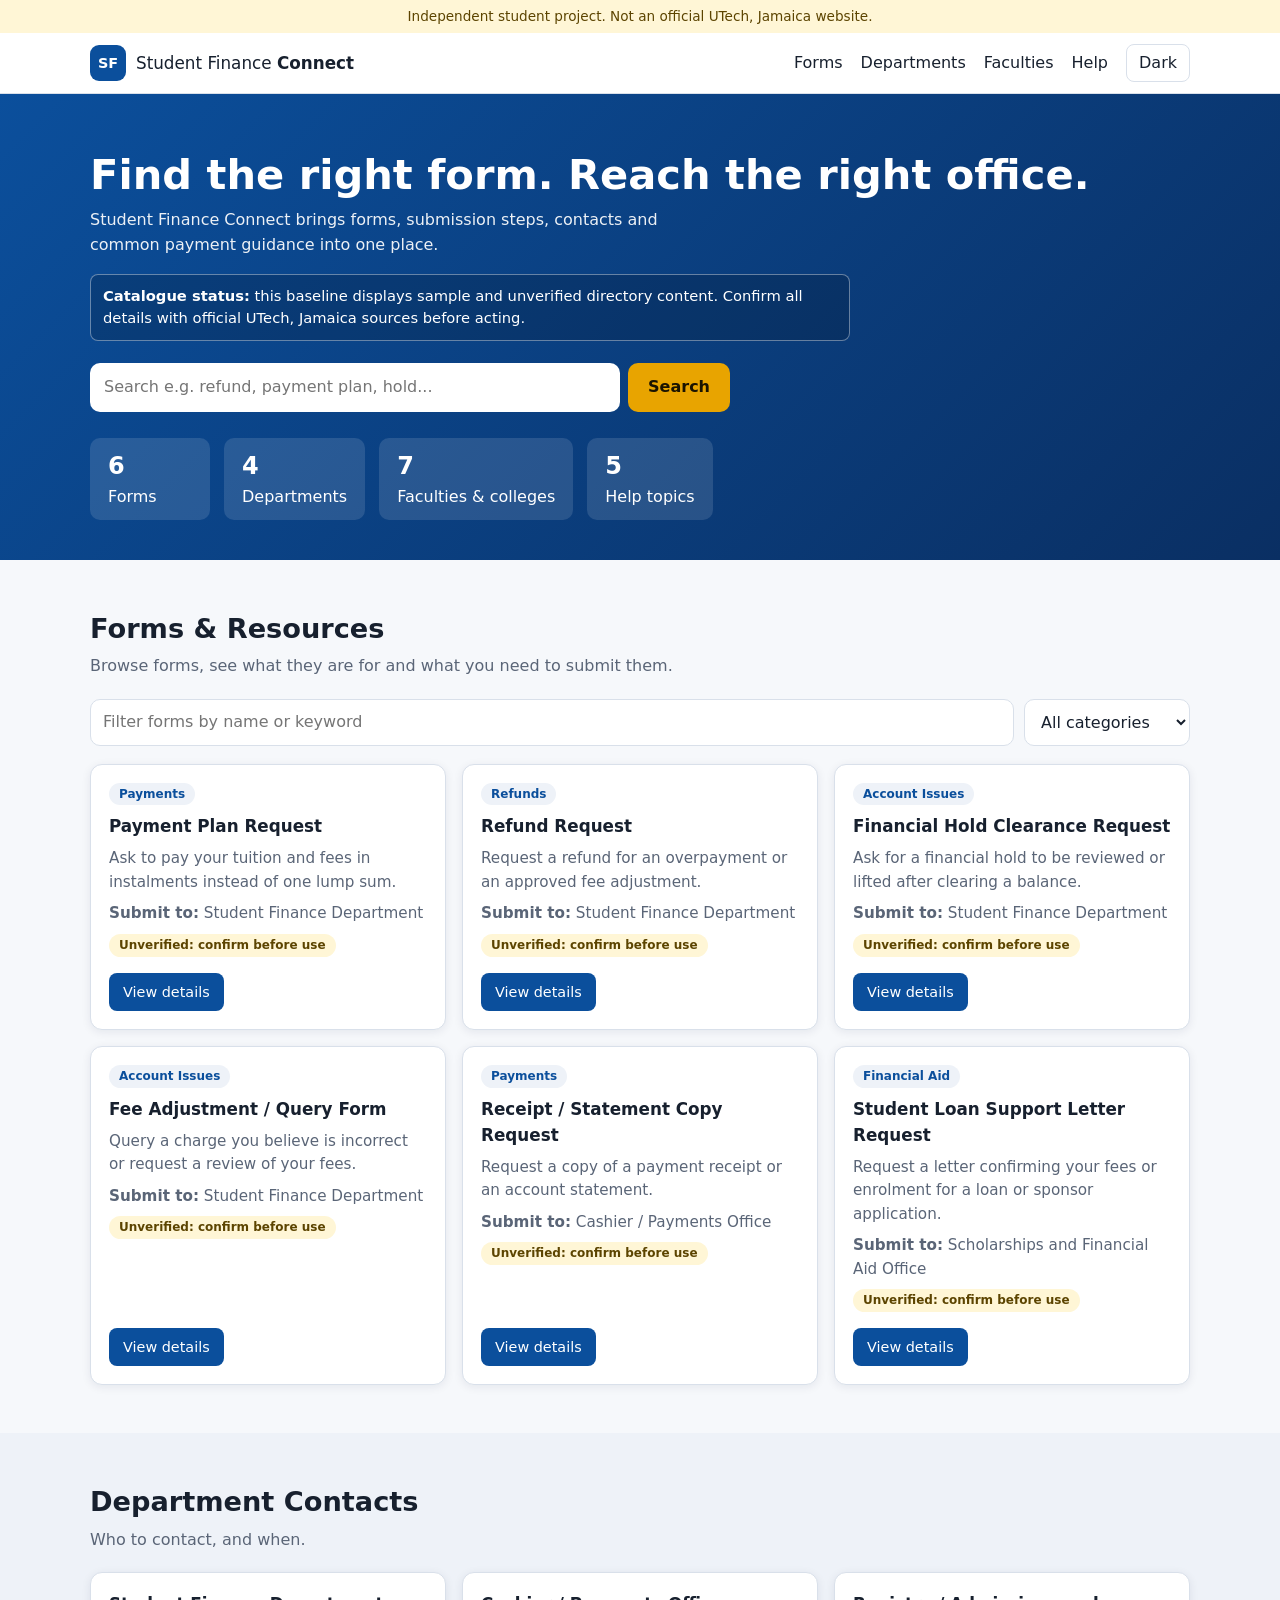
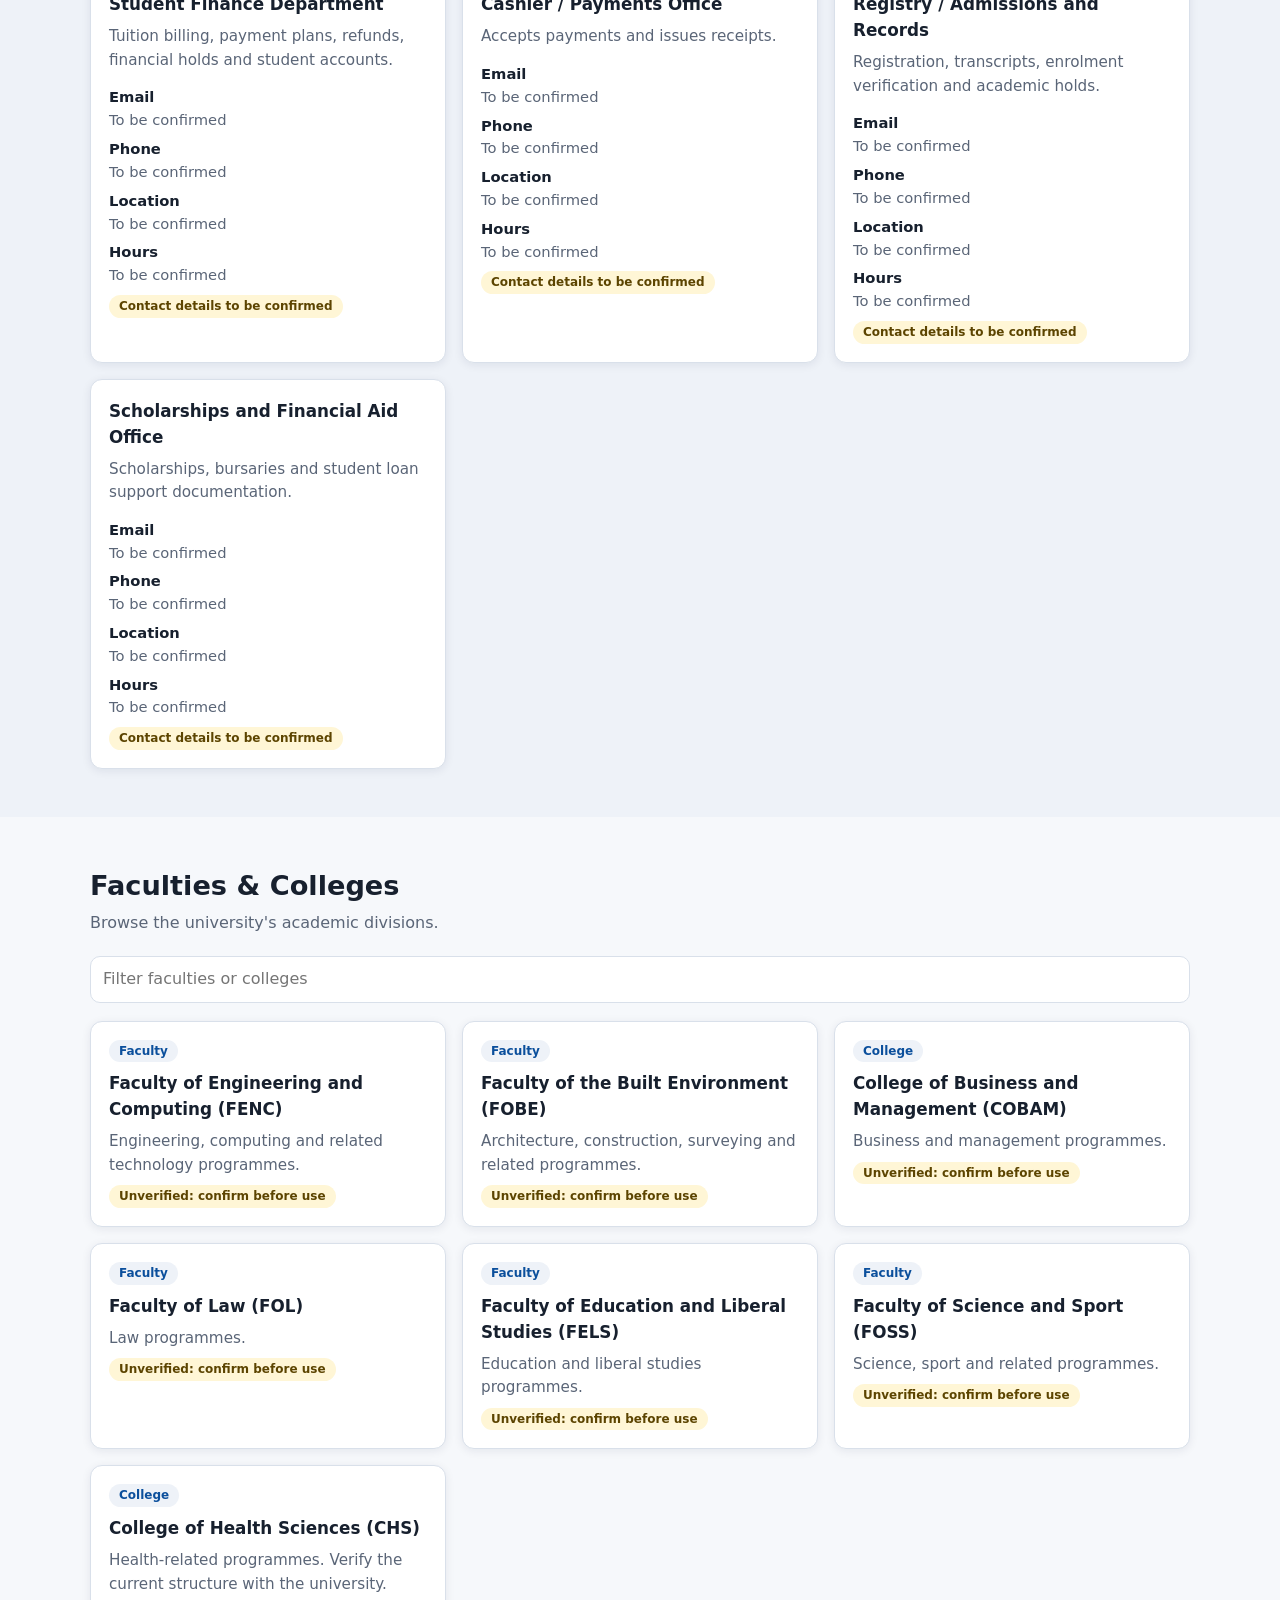
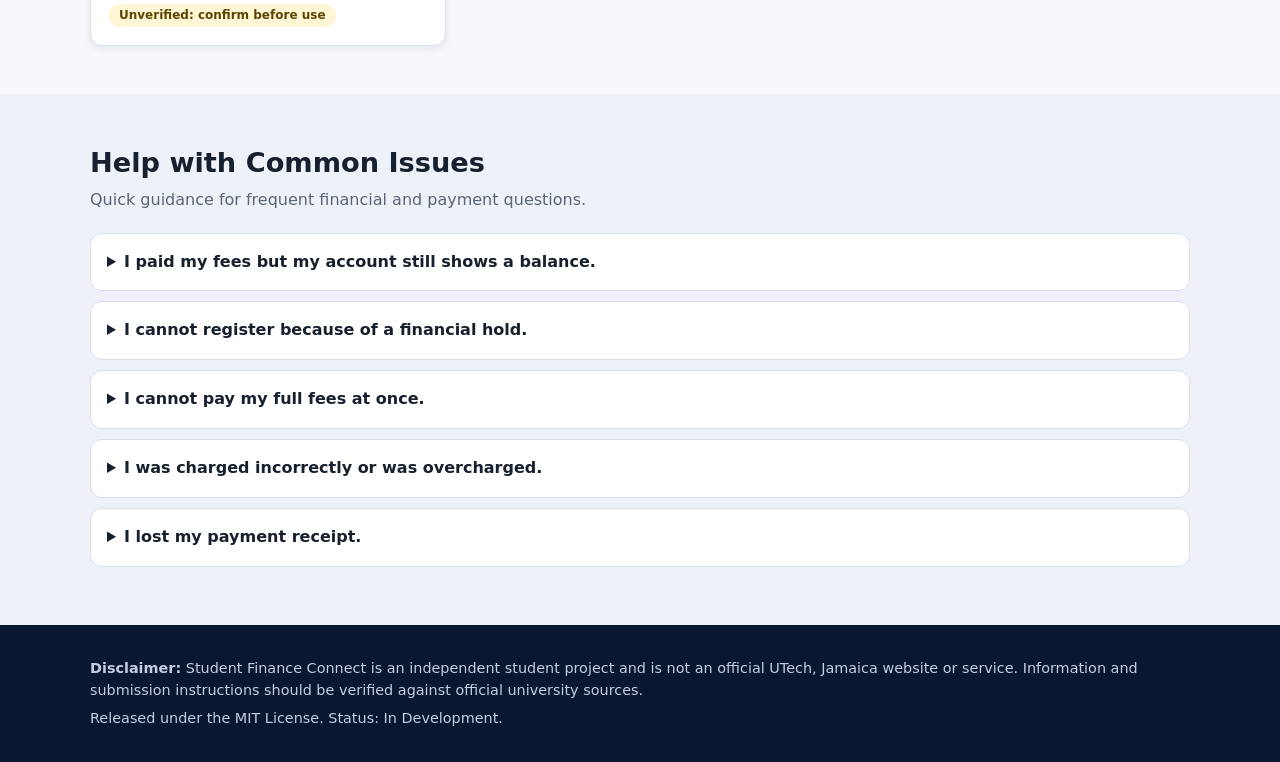
==== index.html @ a497a6a3 "Establish runnable static application baseline" ====
<!DOCTYPE html>
<html lang="en">
<head>
  <meta charset="UTF-8">
  <meta name="viewport" content="width=device-width, initial-scale=1">
  <meta name="description" content="Student Finance Connect: an independent student-built portal for finding Student Finance forms, departments and guidance at UTech, Jamaica.">
  <title>Student Finance Connect</title>
  <link rel="stylesheet" href="css/style.css">
</head>
<body>
  <a class="skip" href="#main">Skip to content</a>

  <div class="banner" role="note">
    Independent student project. Not an official UTech, Jamaica website. 
  </div>

  <header class="site-header">
    <div class="wrap header-inner">
      <a class="brand" href="#home" aria-label="Student Finance Connect home">
        <span class="logo" aria-hidden="true">SF</span>
        <span>Student Finance <strong>Connect</strong></span>
      </a>
      <button class="menu-btn" id="menuBtn" aria-expanded="false" aria-controls="nav">Menu</button>
      <nav id="nav" class="nav" aria-label="Main">
        <a href="#forms">Forms</a>
        <a href="#departments">Departments</a>
        <a href="#faculties">Faculties</a>
        <a href="#help">Help</a>
        <button id="themeBtn" class="theme-btn" aria-label="Toggle dark mode">Dark</button>
      </nav>
    </div>
  </header>

  <main id="main">
    <section id="home" class="hero">
      <div class="wrap">
        <h1>Find the right form. Reach the right office.</h1>
        <p>Student Finance Connect brings forms, submission steps, contacts and common payment guidance into one place.</p>
        <p class="catalogue-status" role="note"><strong>Catalogue status:</strong> this baseline displays sample and unverified directory content. Confirm all details with official UTech, Jamaica sources before acting.</p>
        <form class="search" id="globalSearchForm" role="search">
          <label for="globalSearch" class="sr">Search forms, departments and help</label>
          <input id="globalSearch" type="search" placeholder="Search e.g. refund, payment plan, hold..." autocomplete="off">
          <button type="submit">Search</button>
        </form>
        <div id="searchResults" class="search-results" aria-live="polite"></div>
        <div class="stats" id="stats"></div>
      </div>
    </section>

    <section id="forms" class="section">
      <div class="wrap">
        <h2>Forms &amp; Resources</h2>
        <p class="lead">Browse forms, see what they are for and what you need to submit them.</p>
        <div class="toolbar">
          <label class="sr" for="formFilter">Filter forms</label>
          <input id="formFilter" type="search" placeholder="Filter forms by name or keyword">
          <label class="sr" for="categoryFilter">Category</label>
          <select id="categoryFilter"><option value="all">All categories</option></select>
        </div>
        <div id="formsGrid" class="grid" aria-live="polite"></div>
      </div>
    </section>

    <section id="departments" class="section alt">
      <div class="wrap">
        <h2>Department Contacts</h2>
        <p class="lead">Who to contact, and when.</p>
        <div id="deptGrid" class="grid"></div>
      </div>
    </section>

    <section id="faculties" class="section">
      <div class="wrap">
        <h2>Faculties &amp; Colleges</h2>
        <p class="lead">Browse the university's academic divisions.</p>
        <div class="toolbar">
          <label class="sr" for="facultyFilter">Filter faculties</label>
          <input id="facultyFilter" type="search" placeholder="Filter faculties or colleges">
        </div>
        <div id="facultyGrid" class="grid"></div>
      </div>
    </section>

    <section id="help" class="section alt">
      <div class="wrap">
        <h2>Help with Common Issues</h2>
        <p class="lead">Quick guidance for frequent financial and payment questions.</p>
        <div id="faq" class="faq"></div>
      </div>
    </section>
  </main>

  <footer class="site-footer">
    <div class="wrap">
      <p><strong>Disclaimer:</strong> Student Finance Connect is an independent student project and is not an official UTech, Jamaica website or service. Information and submission instructions should be verified against official university sources.</p>
      <p>Released under the MIT License. Status: In Development.</p>
    </div>
  </footer>

  <div class="modal" id="modal" hidden>
    <div class="modal-card" role="dialog" aria-modal="true" aria-labelledby="modalTitle">
      <button class="close" id="modalClose" aria-label="Close">&times;</button>
      <div id="modalBody"></div>
    </div>
  </div>

  <script type="module" src="js/app.js"></script>
</body>
</html>
---- css/style.css ----
:root {
  --bg: #f6f8fb;
  --surface: #ffffff;
  --alt: #eef2f8;
  --text: #17202e;
  --muted: #5a6577;
  --brand: #0b4f9c;
  --brand-2: #e8a400;
  --border: #d9e0ea;
  --warn-bg: #fff6d6;
  --warn-text: #5c4400;
  --radius: 12px;
  --shadow: 0 2px 10px rgba(15, 30, 60, .08);
}
[data-theme="dark"] {
  --bg: #0f1520;
  --surface: #172033;
  --alt: #131b2b;
  --text: #e8edf5;
  --muted: #9aa7bc;
  --brand: #6fb0ff;
  --border: #27344d;
  --warn-bg: #3a2f08;
  --warn-text: #ffe69a;
  --shadow: none;
}

* { box-sizing: border-box; }
html { scroll-behavior: smooth; scroll-padding-top: 76px; }
body {
  margin: 0;
  font-family: system-ui, -apple-system, "Segoe UI", Roboto, Arial, sans-serif;
  background: var(--bg);
  color: var(--text);
  line-height: 1.55;
}
.wrap { width: min(1100px, 92%); margin: 0 auto; }
.sr { position: absolute; width: 1px; height: 1px; overflow: hidden; clip: rect(0 0 0 0); }
.skip { position: absolute; left: -999px; }
.skip:focus { left: 8px; top: 8px; background: #fff; padding: 8px; z-index: 100; }

.banner {
  background: var(--warn-bg);
  color: var(--warn-text);
  text-align: center;
  font-size: .85rem;
  padding: 6px 12px;
}

.site-header {
  position: sticky; top: 0; z-index: 50;
  background: var(--surface);
  border-bottom: 1px solid var(--border);
}
.header-inner { display: flex; align-items: center; justify-content: space-between; min-height: 60px; gap: 12px; }
.brand { display: flex; align-items: center; gap: 10px; text-decoration: none; color: var(--text); font-size: 1.05rem; }
.logo {
  display: grid; place-items: center;
  width: 36px; height: 36px; border-radius: 9px;
  background: var(--brand); color: #fff; font-weight: 700; font-size: .9rem;
}
.nav { display: flex; align-items: center; gap: 18px; }
.nav a { color: var(--text); text-decoration: none; font-weight: 500; }
.nav a:hover { color: var(--brand); }
.menu-btn { display: none; }
button, select, input { font: inherit; }
.theme-btn, .menu-btn {
  background: transparent; color: var(--text);
  border: 1px solid var(--border); border-radius: 8px;
  padding: 6px 12px; cursor: pointer;
}

.hero {
  background: linear-gradient(135deg, #0b4f9c, #0a2f63);
  color: #fff;
  padding: 56px 0 40px;
}
.hero h1 { margin: 0 0 8px; font-size: clamp(1.7rem, 4vw, 2.6rem); line-height: 1.2; }
.hero p { margin: 0 0 22px; max-width: 640px; opacity: .92; }
.hero .catalogue-status {
  margin: -6px 0 22px;
  max-width: 760px;
  opacity: 1;
  padding: 10px 12px;
  border: 1px solid rgba(255,255,255,.38);
  border-radius: 8px;
  background: rgba(0,0,0,.16);
  font-size: .92rem;
}
.search { display: flex; gap: 8px; max-width: 640px; }
.search input {
  flex: 1; padding: 12px 14px; border-radius: 10px; border: 0; font-size: 1rem;
}
.search button {
  background: var(--brand-2); color: #1a1300; border: 0;
  padding: 0 20px; border-radius: 10px; font-weight: 600; cursor: pointer;
}
.search-results { max-width: 640px; margin-top: 10px; }
.result {
  display: block; width: 100%; text-align: left;
  background: rgba(255,255,255,.12); color: #fff;
  border: 1px solid rgba(255,255,255,.25); border-radius: 10px;
  padding: 10px 12px; margin-top: 6px; cursor: pointer;
}
.result:hover { background: rgba(255,255,255,.22); }
.result small { opacity: .8; display: block; }
.stats { display: flex; flex-wrap: wrap; gap: 14px; margin-top: 26px; }
.stat {
  background: rgba(255,255,255,.12); border-radius: 10px;
  padding: 10px 18px; min-width: 120px;
}
.stat b { font-size: 1.5rem; display: block; }

.section { padding: 48px 0; }
.section.alt { background: var(--alt); }
.section h2 { margin: 0 0 4px; font-size: 1.7rem; }
.lead { color: var(--muted); margin: 0 0 20px; }

.toolbar { display: flex; flex-wrap: wrap; gap: 10px; margin-bottom: 18px; }
.toolbar input, .toolbar select {
  padding: 10px 12px; border-radius: 10px;
  border: 1px solid var(--border); background: var(--surface); color: var(--text);
}
.toolbar input { flex: 1; min-width: 220px; }

.grid { display: grid; grid-template-columns: repeat(auto-fill, minmax(280px, 1fr)); gap: 16px; }
.card {
  background: var(--surface); border: 1px solid var(--border);
  border-radius: var(--radius); padding: 18px; box-shadow: var(--shadow);
  display: flex; flex-direction: column; gap: 8px;
}
.card h3 { margin: 0; font-size: 1.05rem; }
.card p { margin: 0; color: var(--muted); font-size: .95rem; }
.card .actions { margin-top: auto; padding-top: 8px; display: flex; gap: 8px; flex-wrap: wrap; }
.tag {
  align-self: flex-start;
  background: var(--alt); color: var(--brand);
  font-size: .75rem; font-weight: 600;
  padding: 2px 10px; border-radius: 999px;
}
.tag.warn { background: var(--warn-bg); color: var(--warn-text); }
.btn {
  background: var(--brand); color: #fff; border: 0; border-radius: 8px;
  padding: 8px 14px; cursor: pointer; text-decoration: none; font-size: .9rem;
}
[data-theme="dark"] .btn { color: #0b1220; }
.btn.ghost { background: transparent; color: var(--brand); border: 1px solid var(--border); }
.empty { color: var(--muted); padding: 20px; text-align: center; grid-column: 1 / -1; }
dl { margin: 0; font-size: .92rem; }
dt { font-weight: 600; margin-top: 6px; }
dd { margin: 0; color: var(--muted); }

.faq details {
  background: var(--surface); border: 1px solid var(--border);
  border-radius: var(--radius); margin-bottom: 10px; padding: 4px 16px;
}
.faq summary { cursor: pointer; font-weight: 600; padding: 12px 0; }
.faq ol { margin: 0 0 12px; padding-left: 20px; color: var(--muted); }
.faq p { color: var(--muted); }

.modal {
  position: fixed; inset: 0; background: rgba(0,0,0,.55);
  display: grid; place-items: center; padding: 16px; z-index: 100;
}
.modal[hidden] { display: none; }
.modal-card {
  background: var(--surface); border-radius: var(--radius);
  max-width: 620px; width: 100%; max-height: 90vh; overflow: auto;
  padding: 24px; position: relative;
}
.modal-card h3 { margin-top: 0; padding-right: 30px; }
.modal-card ul { padding-left: 20px; color: var(--muted); }
.close {
  position: absolute; top: 10px; right: 12px;
  background: none; border: 0; font-size: 1.8rem; cursor: pointer; color: var(--text);
}
.notice {
  background: var(--warn-bg); color: var(--warn-text);
  border-radius: 8px; padding: 10px 12px; font-size: .88rem; margin: 12px 0;
}

.site-footer { background: #0a1730; color: #c4cee0; padding: 26px 0; font-size: .9rem; }
.site-footer p { margin: 6px 0; }

:focus-visible { outline: 3px solid var(--brand-2); outline-offset: 2px; }

@media (max-width: 760px) {
  .menu-btn { display: block; }
  .nav {
    display: none; position: absolute; top: 100%; left: 0; right: 0;
    flex-direction: column; align-items: flex-start;
    background: var(--surface); padding: 14px 4%; border-bottom: 1px solid var(--border);
  }
  .nav.open { display: flex; }
}
@media print {
  .site-header, .hero, .toolbar, .banner, .site-footer, main { display: none; }
  .modal { position: static; background: none; }
  .close, .modal .btn { display: none; }
}
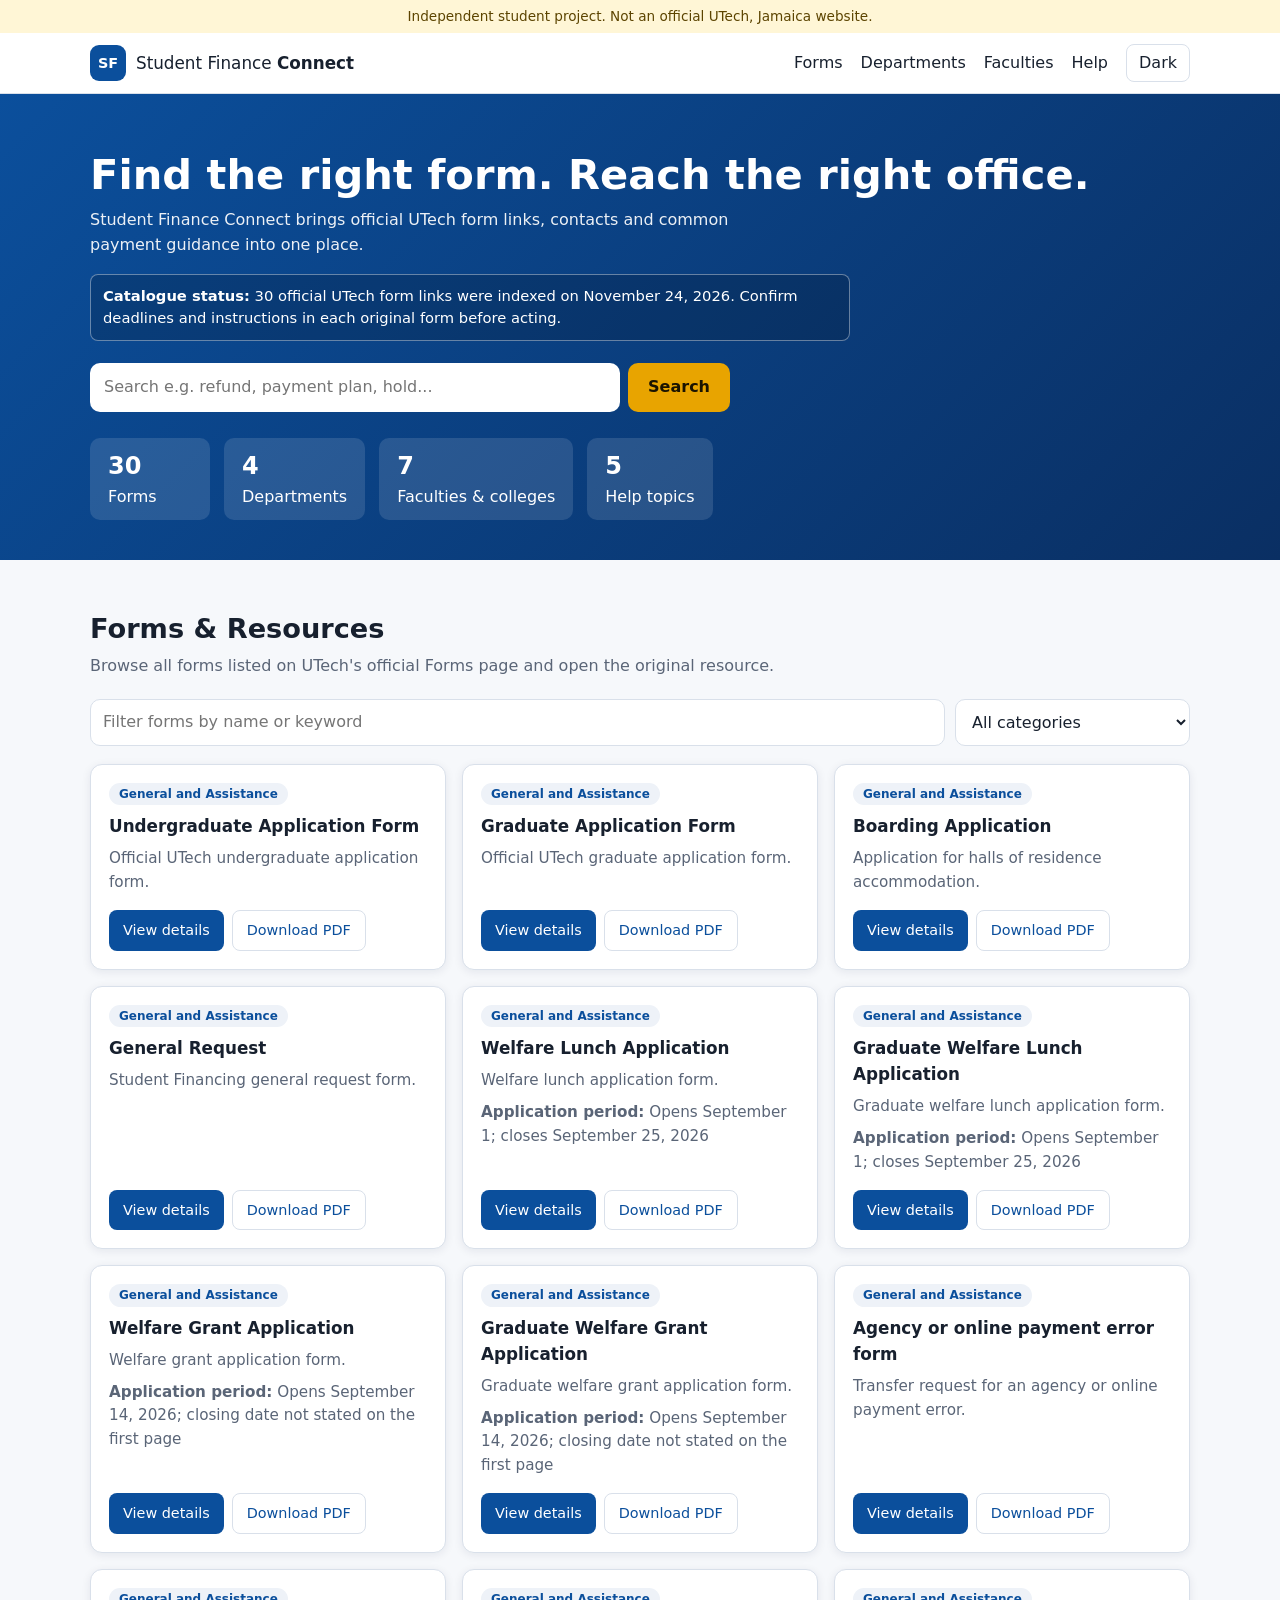
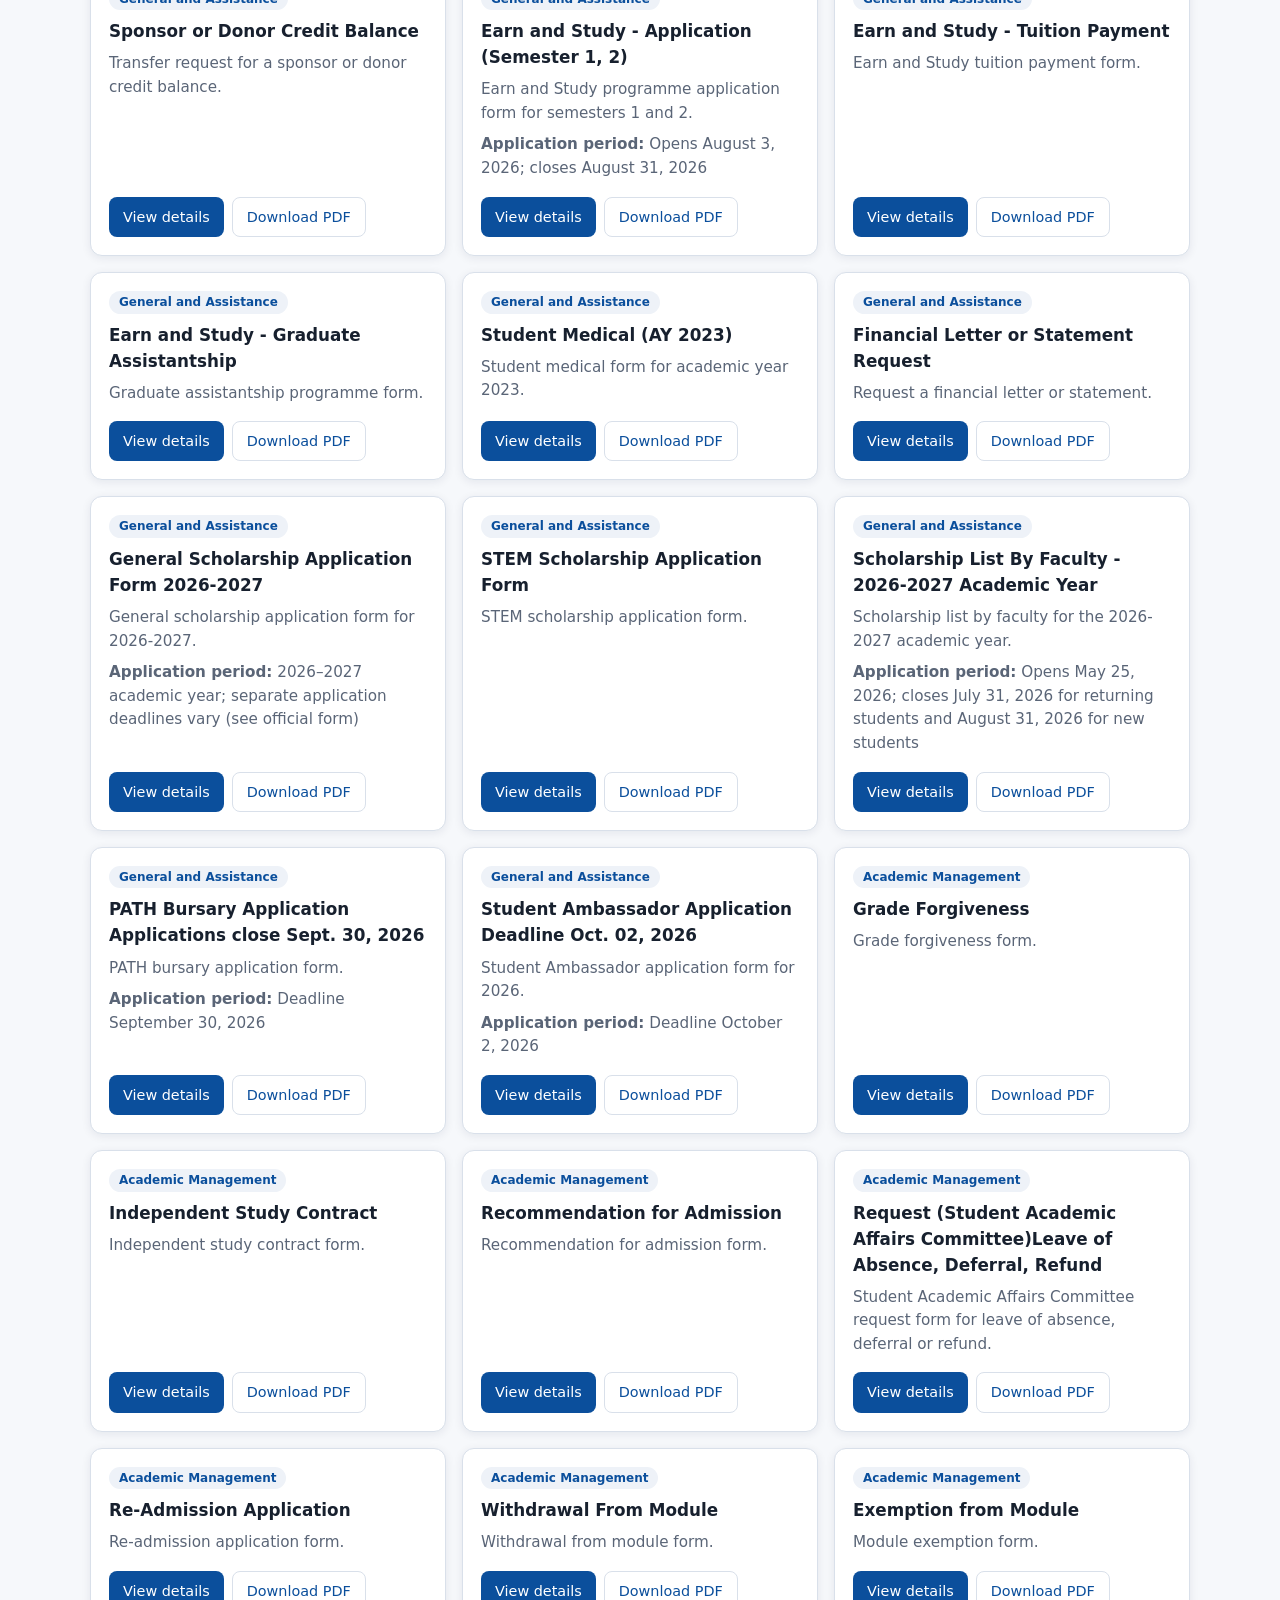
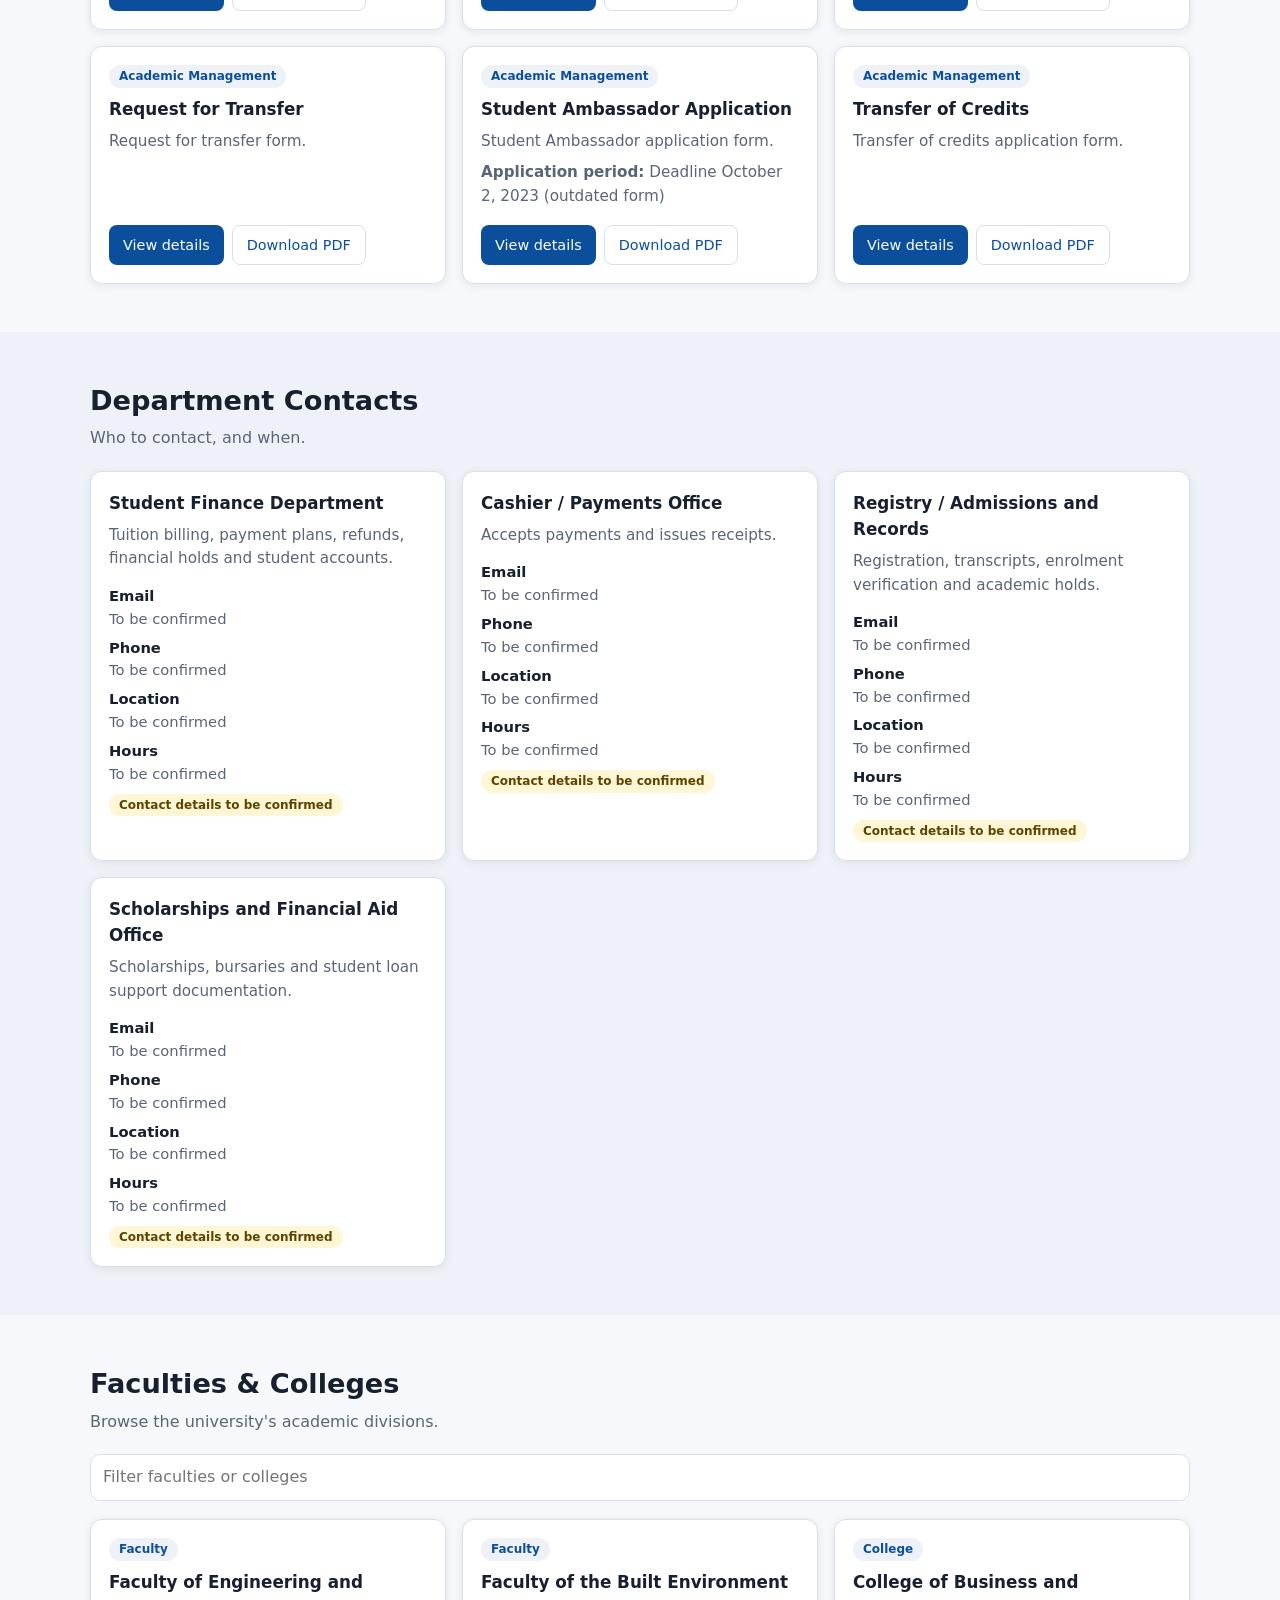
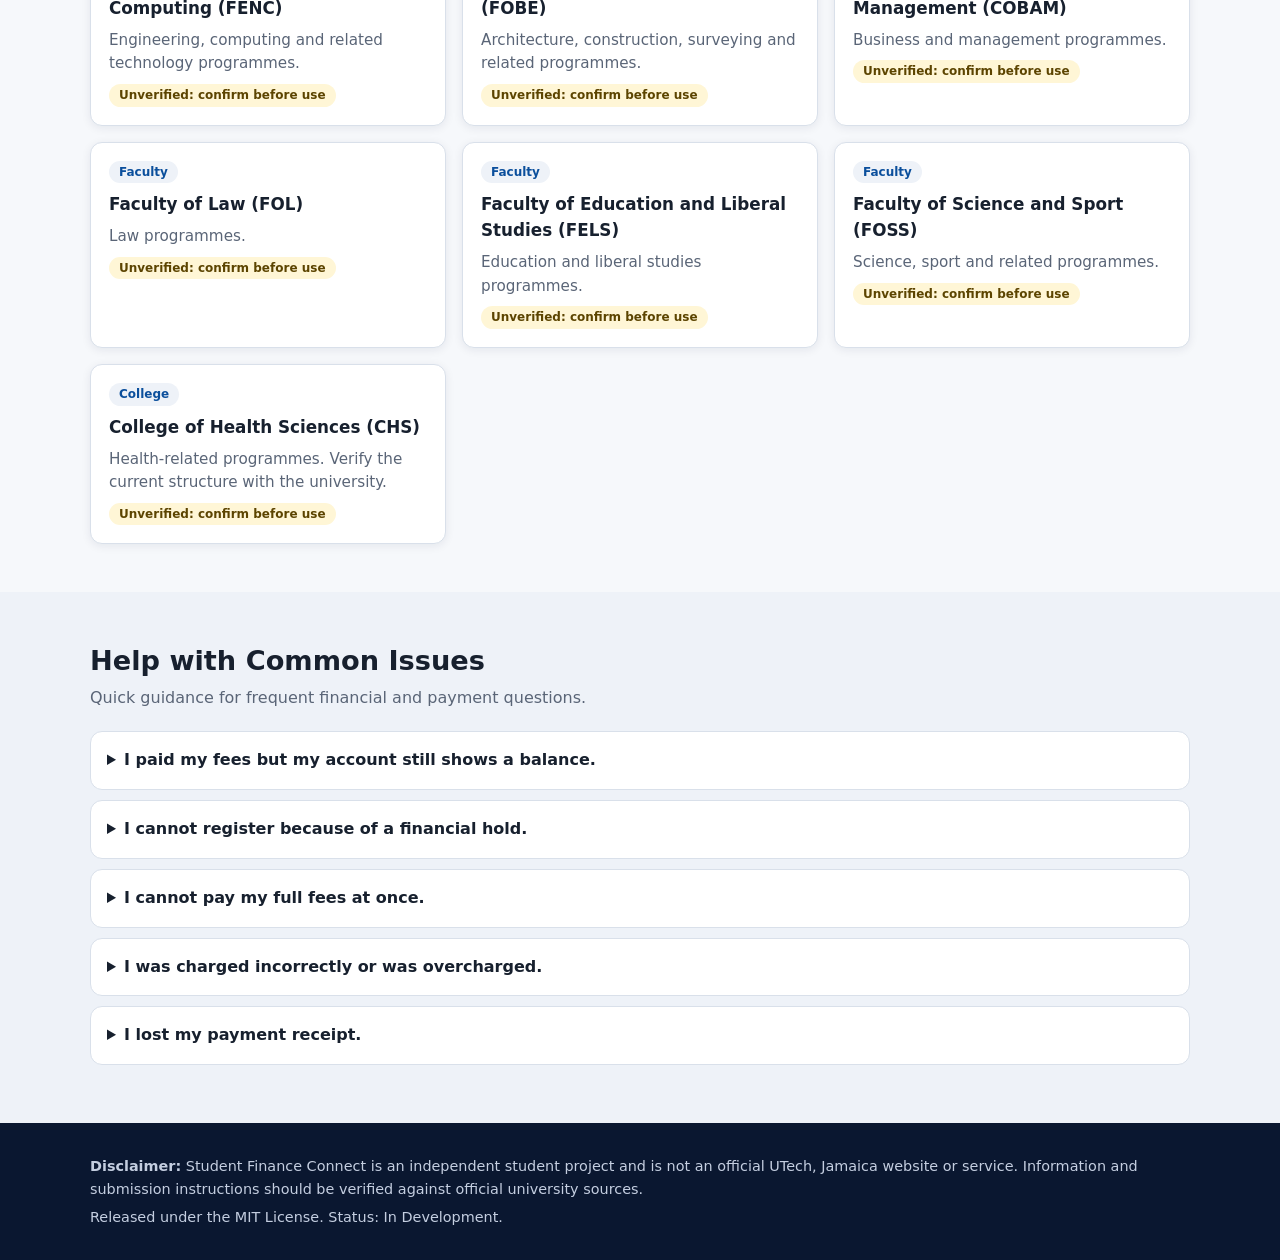
==== commit ba8549f0: "Add downloadable UTech forms and application periods" ====
--- a/index.html
+++ b/index.html
@@ -35,8 +35,8 @@
     <section id="home" class="hero">
       <div class="wrap">
         <h1>Find the right form. Reach the right office.</h1>
-        <p>Student Finance Connect brings forms, submission steps, contacts and common payment guidance into one place.</p>
-        <p class="catalogue-status" role="note"><strong>Catalogue status:</strong> this baseline displays sample and unverified directory content. Confirm all details with official UTech, Jamaica sources before acting.</p>
+        <p>Student Finance Connect brings official UTech form links, contacts and common payment guidance into one place.</p>
+        <p class="catalogue-status" role="note"><strong>Catalogue status:</strong> 30 official UTech form links were indexed on November 24, 2026. Confirm deadlines and instructions in each original form before acting.</p>
         <form class="search" id="globalSearchForm" role="search">
           <label for="globalSearch" class="sr">Search forms, departments and help</label>
           <input id="globalSearch" type="search" placeholder="Search e.g. refund, payment plan, hold..." autocomplete="off">
@@ -50,7 +50,7 @@
     <section id="forms" class="section">
       <div class="wrap">
         <h2>Forms &amp; Resources</h2>
-        <p class="lead">Browse forms, see what they are for and what you need to submit them.</p>
+        <p class="lead">Browse all forms listed on UTech's official Forms page and open the original resource.</p>
         <div class="toolbar">
           <label class="sr" for="formFilter">Filter forms</label>
           <input id="formFilter" type="search" placeholder="Filter forms by name or keyword">
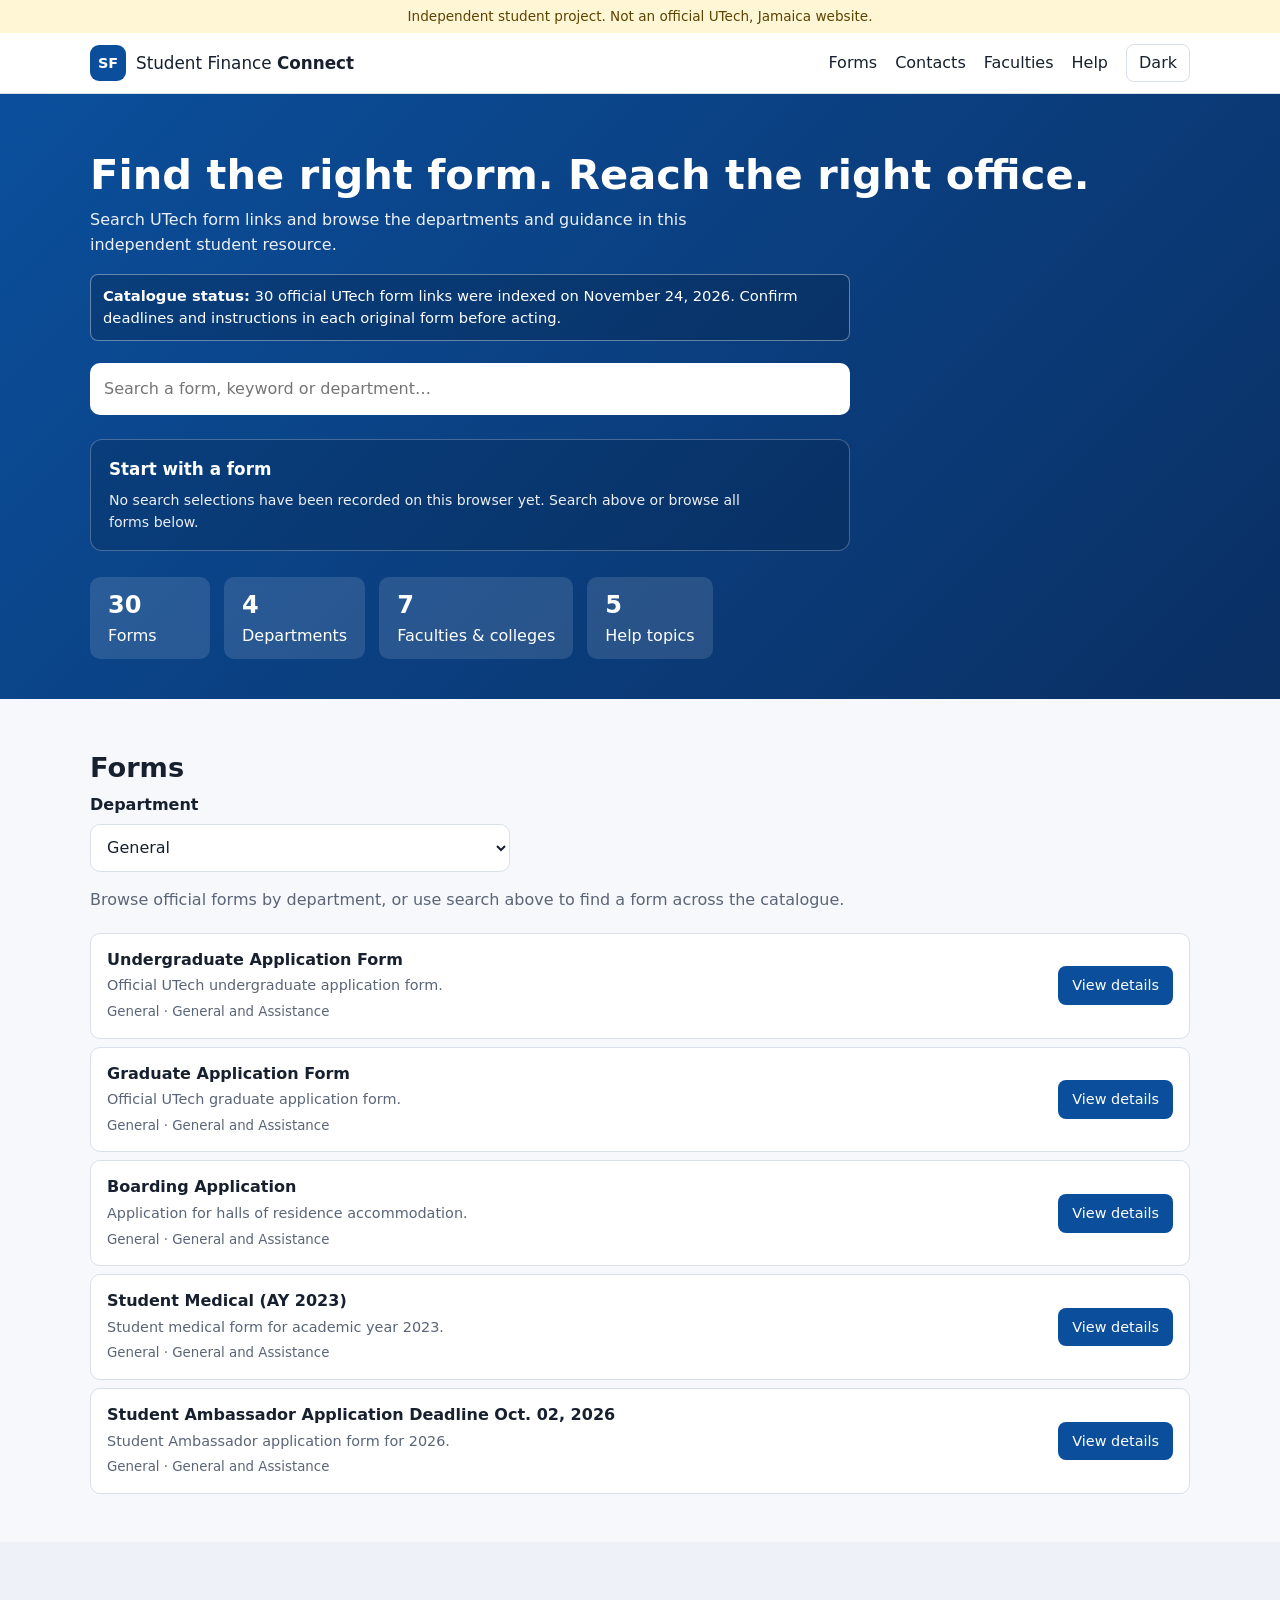
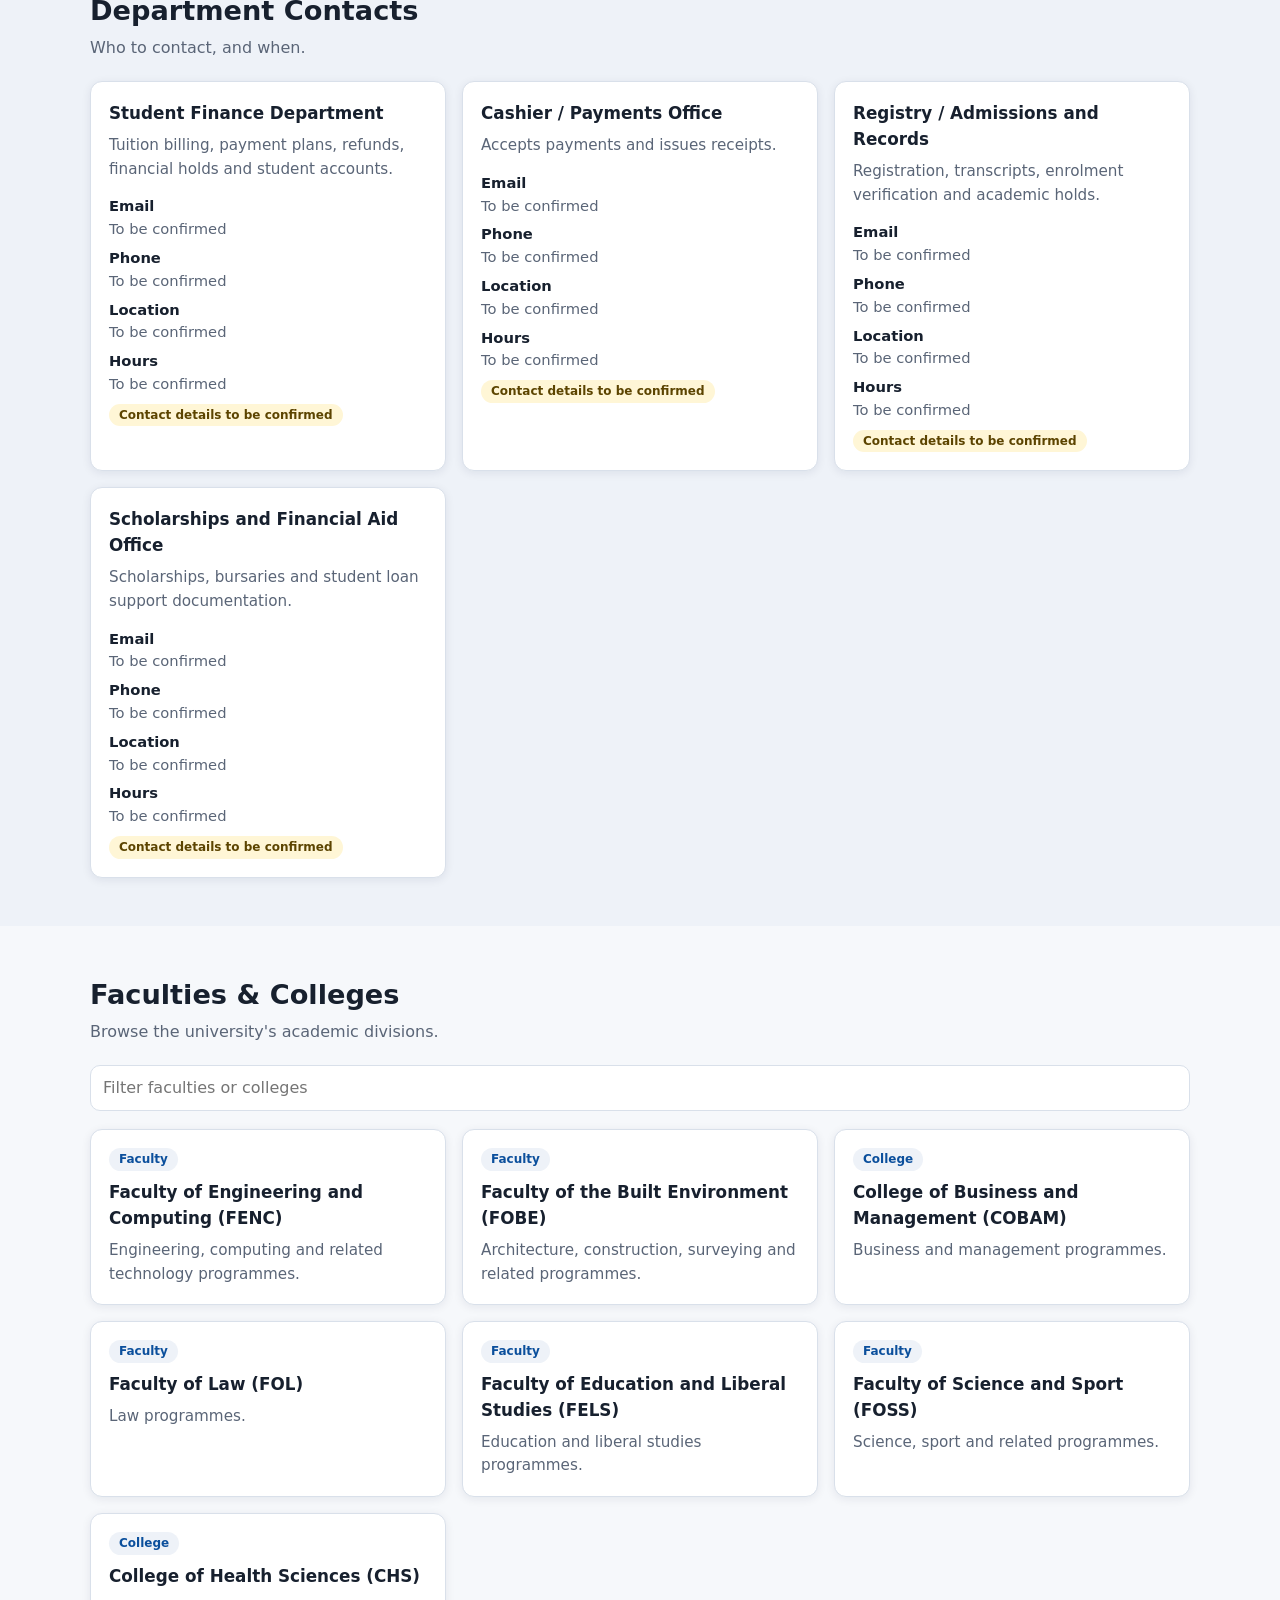
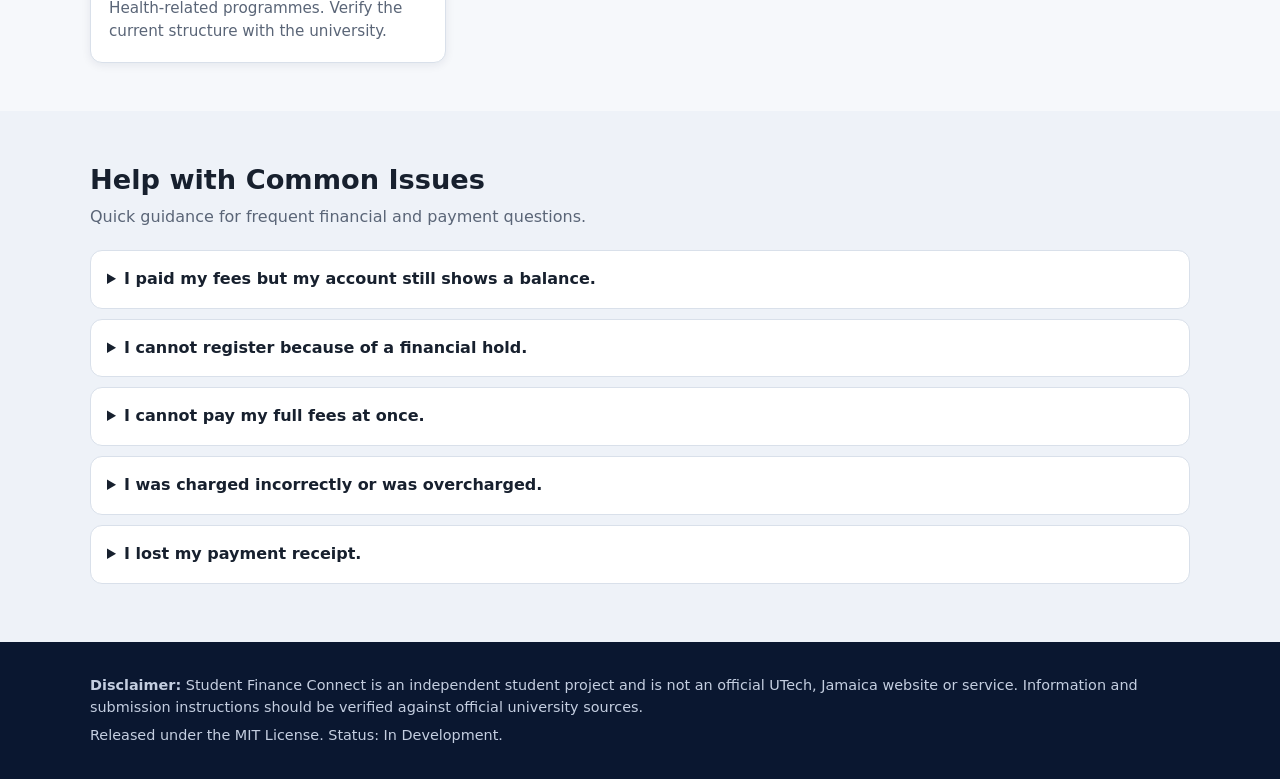
==== commit 37045e32: "Refine forms directory with department browsing" ====
--- a/index.html
+++ b/index.html
@@ -1,109 +1,108 @@
-<!DOCTYPE html>
-<html lang="en">
-<head>
-  <meta charset="UTF-8">
-  <meta name="viewport" content="width=device-width, initial-scale=1">
-  <meta name="description" content="Student Finance Connect: an independent student-built portal for finding Student Finance forms, departments and guidance at UTech, Jamaica.">
-  <title>Student Finance Connect</title>
-  <link rel="stylesheet" href="css/style.css">
-</head>
-<body>
-  <a class="skip" href="#main">Skip to content</a>
-
-  <div class="banner" role="note">
-    Independent student project. Not an official UTech, Jamaica website. 
-  </div>
-
-  <header class="site-header">
-    <div class="wrap header-inner">
-      <a class="brand" href="#home" aria-label="Student Finance Connect home">
-        <span class="logo" aria-hidden="true">SF</span>
-        <span>Student Finance <strong>Connect</strong></span>
-      </a>
-      <button class="menu-btn" id="menuBtn" aria-expanded="false" aria-controls="nav">Menu</button>
-      <nav id="nav" class="nav" aria-label="Main">
-        <a href="#forms">Forms</a>
-        <a href="#departments">Departments</a>
-        <a href="#faculties">Faculties</a>
-        <a href="#help">Help</a>
-        <button id="themeBtn" class="theme-btn" aria-label="Toggle dark mode">Dark</button>
-      </nav>
-    </div>
-  </header>
-
-  <main id="main">
-    <section id="home" class="hero">
-      <div class="wrap">
-        <h1>Find the right form. Reach the right office.</h1>
-        <p>Student Finance Connect brings official UTech form links, contacts and common payment guidance into one place.</p>
-        <p class="catalogue-status" role="note"><strong>Catalogue status:</strong> 30 official UTech form links were indexed on November 24, 2026. Confirm deadlines and instructions in each original form before acting.</p>
-        <form class="search" id="globalSearchForm" role="search">
-          <label for="globalSearch" class="sr">Search forms, departments and help</label>
-          <input id="globalSearch" type="search" placeholder="Search e.g. refund, payment plan, hold..." autocomplete="off">
-          <button type="submit">Search</button>
-        </form>
-        <div id="searchResults" class="search-results" aria-live="polite"></div>
-        <div class="stats" id="stats"></div>
-      </div>
-    </section>
-
-    <section id="forms" class="section">
-      <div class="wrap">
-        <h2>Forms &amp; Resources</h2>
-        <p class="lead">Browse all forms listed on UTech's official Forms page and open the original resource.</p>
-        <div class="toolbar">
-          <label class="sr" for="formFilter">Filter forms</label>
-          <input id="formFilter" type="search" placeholder="Filter forms by name or keyword">
-          <label class="sr" for="categoryFilter">Category</label>
-          <select id="categoryFilter"><option value="all">All categories</option></select>
-        </div>
-        <div id="formsGrid" class="grid" aria-live="polite"></div>
-      </div>
-    </section>
-
-    <section id="departments" class="section alt">
-      <div class="wrap">
-        <h2>Department Contacts</h2>
-        <p class="lead">Who to contact, and when.</p>
-        <div id="deptGrid" class="grid"></div>
-      </div>
-    </section>
-
-    <section id="faculties" class="section">
-      <div class="wrap">
-        <h2>Faculties &amp; Colleges</h2>
-        <p class="lead">Browse the university's academic divisions.</p>
-        <div class="toolbar">
-          <label class="sr" for="facultyFilter">Filter faculties</label>
-          <input id="facultyFilter" type="search" placeholder="Filter faculties or colleges">
-        </div>
-        <div id="facultyGrid" class="grid"></div>
-      </div>
-    </section>
-
-    <section id="help" class="section alt">
-      <div class="wrap">
-        <h2>Help with Common Issues</h2>
-        <p class="lead">Quick guidance for frequent financial and payment questions.</p>
-        <div id="faq" class="faq"></div>
-      </div>
-    </section>
-  </main>
-
-  <footer class="site-footer">
-    <div class="wrap">
-      <p><strong>Disclaimer:</strong> Student Finance Connect is an independent student project and is not an official UTech, Jamaica website or service. Information and submission instructions should be verified against official university sources.</p>
-      <p>Released under the MIT License. Status: In Development.</p>
-    </div>
-  </footer>
-
-  <div class="modal" id="modal" hidden>
-    <div class="modal-card" role="dialog" aria-modal="true" aria-labelledby="modalTitle">
-      <button class="close" id="modalClose" aria-label="Close">&times;</button>
-      <div id="modalBody"></div>
-    </div>
-  </div>
-
-  <script type="module" src="js/app.js"></script>
-</body>
-</html>
+<!DOCTYPE html>
+<html lang="en">
+<head>
+  <meta charset="UTF-8">
+  <meta name="viewport" content="width=device-width, initial-scale=1">
+  <meta name="description" content="Student Finance Connect: an independent student-built portal for finding Student Finance forms, departments and guidance at UTech, Jamaica.">
+  <title>Student Finance Connect</title>
+  <link rel="stylesheet" href="css/style.css">
+</head>
+<body>
+  <a class="skip" href="#main">Skip to content</a>
+
+  <div class="banner" role="note">
+    Independent student project. Not an official UTech, Jamaica website.
+  </div>
+
+  <header class="site-header">
+    <div class="wrap header-inner">
+      <a class="brand" href="#home" aria-label="Student Finance Connect home">
+        <span class="logo" aria-hidden="true">SF</span>
+        <span>Student Finance <strong>Connect</strong></span>
+      </a>
+      <button class="menu-btn" id="menuBtn" aria-expanded="false" aria-controls="nav">Menu</button>
+      <nav id="nav" class="nav" aria-label="Main">
+        <a href="#forms">Forms</a>
+        <a href="#departments">Contacts</a>
+        <a href="#faculties">Faculties</a>
+        <a href="#help">Help</a>
+        <button id="themeBtn" class="theme-btn" aria-label="Toggle dark mode">Dark</button>
+      </nav>
+    </div>
+  </header>
+
+  <main id="main">
+    <section id="home" class="hero">
+      <div class="wrap">
+        <h1>Find the right form. Reach the right office.</h1>
+        <p>Search UTech form links and browse the departments and guidance in this independent student resource.</p>
+        <p class="catalogue-status" role="note"><strong>Catalogue status:</strong> 30 official UTech form links were indexed on November 24, 2026. Confirm deadlines and instructions in each original form before acting.</p>
+        <div class="search" role="search">
+          <label for="globalSearch" class="sr">Search forms and departments</label>
+          <input id="globalSearch" type="search" placeholder="Search a form, keyword or department…" autocomplete="off" aria-controls="searchResults" aria-autocomplete="list">
+          <button type="button" id="clearSearch" hidden aria-label="Clear search">Clear</button>
+        </div>
+        <div id="searchResults" class="search-results" aria-live="polite" hidden></div>
+        <div id="popularForm" class="popular-form"></div>
+        <div class="stats" id="stats"></div>
+      </div>
+    </section>
+
+    <section id="forms" class="section">
+      <div class="wrap">
+        <h2>Forms</h2>
+        <div class="form-directory-controls">
+          <label for="formDepartment">Department</label>
+          <select id="formDepartment" aria-controls="formsGrid"></select>
+        </div>
+        <p class="lead">Browse official forms by department, or use search above to find a form across the catalogue.</p>
+        <div id="formsGrid" class="compact-list" aria-live="polite"></div>
+      </div>
+    </section>
+
+    <section id="departments" class="section alt">
+      <div class="wrap">
+        <h2>Department Contacts</h2>
+        <p class="lead">Who to contact, and when.</p>
+        <div id="deptGrid" class="grid"></div>
+      </div>
+    </section>
+
+    <section id="faculties" class="section">
+      <div class="wrap">
+        <h2>Faculties &amp; Colleges</h2>
+        <p class="lead">Browse the university's academic divisions.</p>
+        <div class="toolbar">
+          <label class="sr" for="facultyFilter">Filter faculties</label>
+          <input id="facultyFilter" type="search" placeholder="Filter faculties or colleges">
+        </div>
+        <div id="facultyGrid" class="grid"></div>
+      </div>
+    </section>
+
+    <section id="help" class="section alt">
+      <div class="wrap">
+        <h2>Help with Common Issues</h2>
+        <p class="lead">Quick guidance for frequent financial and payment questions.</p>
+        <div id="faq" class="faq"></div>
+      </div>
+    </section>
+  </main>
+
+  <footer class="site-footer">
+    <div class="wrap">
+      <p><strong>Disclaimer:</strong> Student Finance Connect is an independent student project and is not an official UTech, Jamaica website or service. Information and submission instructions should be verified against official university sources.</p>
+      <p>Released under the MIT License. Status: In Development.</p>
+    </div>
+  </footer>
+
+  <div class="modal" id="modal" hidden>
+    <div class="modal-card" role="dialog" aria-modal="true" aria-labelledby="modalTitle">
+      <button class="close" id="modalClose" aria-label="Close">&times;</button>
+      <div id="modalBody"></div>
+    </div>
+  </div>
+
+  <script type="module" src="js/app.js"></script>
+</body>
+</html>
--- a/css/style.css
+++ b/css/style.css
@@ -198,3 +198,68 @@
   .modal { position: static; background: none; }
   .close, .modal .btn { display: none; }
 }
+
+/* Search-first discovery and compact directory rows */
+.search { position: relative; max-width: 760px; }
+.search input { min-width: 0; min-height: 52px; }
+.search button { background: transparent; color: var(--text); border: 1px solid var(--border); padding: 8px 14px; }
+.search-results { max-width: 760px; position: relative; z-index: 5; margin-top: 8px; }
+.search-results[hidden] { display: none; }
+.suggestion-list { background: var(--surface); color: var(--text); border: 1px solid var(--border); border-radius: 12px; overflow: hidden; box-shadow: var(--shadow); }
+.result { display: block; width: 100%; text-align: left; color: var(--text); background: var(--surface); border: 0; border-bottom: 1px solid var(--border); border-radius: 0; padding: 12px 14px; margin: 0; cursor: pointer; }
+.result:last-child { border-bottom: 0; }
+.result:hover, .result:focus-visible { background: var(--alt); }
+.result small { display: block; color: var(--muted); margin-top: 3px; }
+.result mark { color: inherit; background: #ffe49a; border-radius: 2px; }
+.show-more { margin-top: 8px; border: 1px solid var(--border); border-radius: 8px; background: var(--surface); color: var(--text); padding: 8px 12px; cursor: pointer; }
+.popular-form { max-width: 760px; margin-top: 24px; padding: 16px 18px; border: 1px solid rgba(255,255,255,.25); border-radius: 12px; background: rgba(0,0,0,.13); }
+.popular-form h2 { margin: 0 0 8px; font-size: 1.05rem; }
+.popular-form h2 small { font-weight: 400; opacity: .8; }
+.popular-form p { margin: 6px 0 0; font-size: .88rem; }
+.popular-form .form-row { background: rgba(255,255,255,.1); border-color: rgba(255,255,255,.25); color: #fff; }
+.popular-form .form-row p, .popular-form .form-row small { color: rgba(255,255,255,.82); }
+.popular-form .privacy-note { opacity: .8; }
+.form-row { display: flex; align-items: center; justify-content: space-between; gap: 16px; padding: 14px 16px; border: 1px solid var(--border); border-radius: 10px; background: var(--surface); }
+.form-row + .form-row { margin-top: 8px; }
+.form-row h3 { font-size: 1rem; margin: 0; }
+.form-row p { color: var(--muted); font-size: .9rem; margin: 2px 0; }
+.form-row small { color: var(--muted); }
+.form-row .btn { flex: 0 0 auto; }
+.department-choices { display: grid; grid-template-columns: repeat(auto-fit, minmax(min(100%, 230px), 1fr)); gap: 10px; }
+.department-choice { min-height: 68px; display: flex; flex-direction: column; align-items: flex-start; justify-content: center; gap: 3px; text-align: left; padding: 12px 14px; background: var(--surface); color: var(--text); border: 1px solid var(--border); border-radius: 10px; cursor: pointer; }
+.department-choice:hover, .department-choice.selected { border-color: var(--brand); }
+.department-choice span { font-weight: 650; }
+.department-choice small, .privacy-note { color: var(--muted); }
+.department-forms { margin-top: 16px; }
+.department-heading { display: flex; align-items: center; gap: 14px; margin-bottom: 12px; }
+.department-heading h3, .department-heading p { margin: 0; }
+.department-heading p { color: var(--muted); }
+@media (max-width: 600px) {
+  .hero { padding: 30px 0 28px; }
+  .hero p { margin-bottom: 14px; }
+  .hero .catalogue-status { margin: 0 0 16px; font-size: .86rem; }
+  .search { display: flex; gap: 6px; }
+  .search input { width: 100%; padding: 11px; }
+  .search button { padding: 6px 9px; }
+  .stats { gap: 8px; margin-top: 18px; }
+  .stat { min-width: calc(50% - 4px); padding: 8px 12px; }
+  .section { padding: 34px 0; }
+  .form-row { align-items: flex-start; padding: 12px; gap: 8px; }
+  .form-row .btn { padding: 8px 10px; }
+  .department-heading { align-items: flex-start; flex-direction: column; }
+  .modal { padding: 8px; place-items: end center; }
+  .modal-card { max-height: 94vh; padding: 20px 16px; border-radius: 14px 14px 0 0; }
+}
+
+.form-directory-controls { display: grid; gap: 6px; width: min(100%, 420px); margin: 0 0 16px; }
+.form-directory-controls label { font-weight: 650; }
+.form-directory-controls select { width: 100%; min-height: 48px; padding: 10px 40px 10px 12px; border: 1px solid var(--border); border-radius: 10px; background: var(--surface); color: var(--text); font: inherit; cursor: pointer; }
+.form-directory-controls select:focus-visible { outline: 3px solid var(--brand-2); outline-offset: 2px; }
+.form-row { transition: border-color .15s ease, background-color .15s ease; }
+.form-row:hover { border-color: var(--brand); }
+@media (max-width: 600px) {
+  .form-directory-controls { width: 100%; }
+  .form-row { min-width: 0; }
+  .form-row > div { min-width: 0; overflow-wrap: anywhere; }
+  .form-row .btn { min-height: 42px; }
+}
